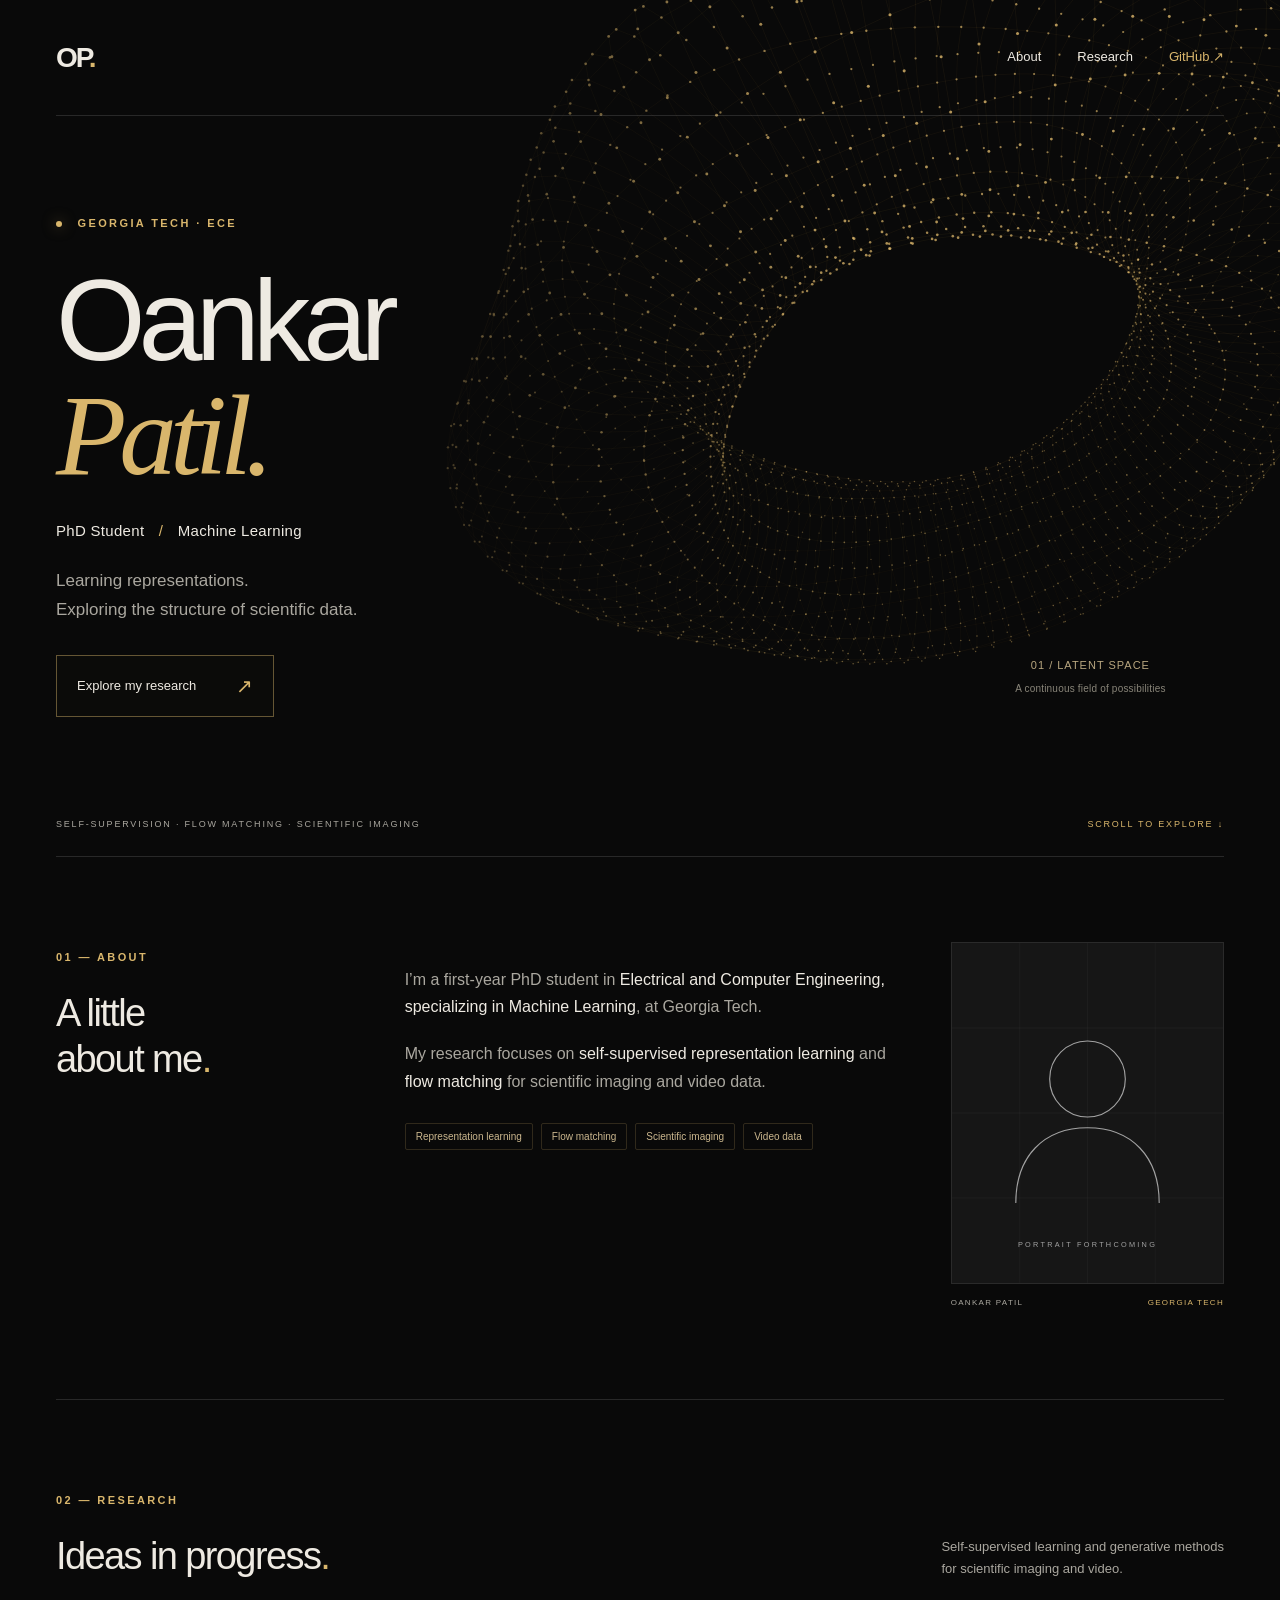
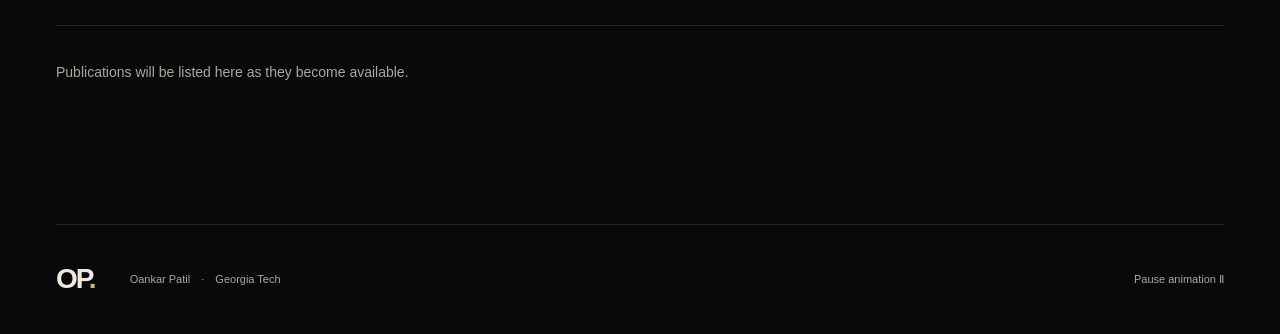
==== index.html @ e4dadff8 "Build gold and black academic portfolio with animated 3D background" ====
<!doctype html>
<html lang="en">
<head>
  <meta charset="utf-8">
  <meta name="viewport" content="width=device-width, initial-scale=1">
  <meta name="theme-color" content="#090909">
  <meta name="description" content="Oankar Patil — PhD student in ECE Machine Learning at Georgia Tech, studying self-supervised representation learning and flow matching for scientific imaging and video data.">
  <title>Oankar Patil · Research</title>
  <link rel="stylesheet" href="styles.css">
  <script src="papers.js" defer></script>
  <script src="site.js" defer></script>
  <script src="background.js" defer></script>
</head>
<body>
  <a class="skip" href="#main">Skip to content</a>
  <canvas id="field" aria-hidden="true"></canvas>
  <div class="ambient" aria-hidden="true"></div>
  <header class="header wrap">
    <a class="wordmark" href="#" aria-label="Oankar Patil home">OP<span>.</span></a>
    <nav aria-label="Main navigation"><a href="#about">About</a><a href="#research">Research</a><a href="https://github.com/opatil31">GitHub <span aria-hidden="true">↗</span></a></nav>
  </header>
  <main id="main">
    <section class="hero wrap" aria-labelledby="name">
      <div class="hero-copy">
        <p class="eyebrow"><span class="dot"></span> GEORGIA TECH · ECE</p>
        <h1 id="name">Oankar<br><em>Patil.</em></h1>
        <p class="role">PhD Student <span>/</span> Machine Learning</p>
        <p class="intro">Learning representations.<br>Exploring the structure of scientific data.</p>
        <a class="button" href="#research">Explore my research <span aria-hidden="true">↗</span></a>
      </div>
      <div class="field-caption" aria-hidden="true"><span>01 / LATENT SPACE</span><span>A continuous field of possibilities</span></div>
      <div class="hero-bottom"><span>SELF-SUPERVISION · FLOW MATCHING · SCIENTIFIC IMAGING</span><a href="#about" aria-label="Scroll to about">SCROLL TO EXPLORE ↓</a></div>
    </section>
    <section class="section wrap about" id="about" aria-labelledby="about-title">
      <div class="section-label"><span>01 — ABOUT</span><h2 id="about-title">A little<br>about me<span>.</span></h2></div>
      <div class="bio"><p>I’m a first-year PhD student in <strong>Electrical and Computer Engineering, specializing in Machine Learning</strong>, at Georgia Tech.</p><p>My research focuses on <strong>self-supervised representation learning</strong> and <strong>flow matching</strong> for scientific imaging and video data.</p><div class="tags" aria-label="Research interests"><span>Representation learning</span><span>Flow matching</span><span>Scientific imaging</span><span>Video data</span></div></div>
      <figure class="portrait"><img src="assets/portrait.svg" width="480" height="600" alt="Portrait placeholder for Oankar Patil"><figcaption>OANKAR PATIL <span>GEORGIA TECH</span></figcaption></figure>
    </section>
    <section class="section wrap research" id="research" aria-labelledby="research-title">
      <div class="research-heading"><div class="section-label"><span>02 — RESEARCH</span><h2 id="research-title">Ideas in progress<span>.</span></h2></div><p>Self-supervised learning and generative methods<br>for scientific imaging and video.</p></div>
      <div id="papers"><p class="empty">Publications will be listed here as they become available.</p></div>
      <noscript><p>Enable JavaScript to view the publication list.</p></noscript>
    </section>
  </main>
  <footer class="wrap"><a class="wordmark" href="#">OP<span>.</span></a><p>Oankar Patil <span>·</span> Georgia Tech</p><button id="motion" type="button" aria-pressed="false">Pause animation <span aria-hidden="true">Ⅱ</span></button></footer>
</body>
</html>
---- styles.css ----
:root{color-scheme:dark;--bg:#090909;--ink:#eeeae2;--muted:#aaa79f;--gold:#d9b66c;--line:#ffffff20}*{box-sizing:border-box}html{scroll-behavior:smooth;scroll-padding-top:35px}body{margin:0;background:var(--bg);color:var(--ink);font:16px/1.7 Arial,Helvetica,sans-serif}a{color:inherit;text-decoration:none}button{font:inherit}a,button,summary{-webkit-tap-highlight-color:transparent}a:focus-visible,button:focus-visible,summary:focus-visible{outline:2px solid var(--gold);outline-offset:6px}.wrap{max-width:1240px;width:calc(100% - 112px);margin:auto}#field{position:absolute;inset:0;width:100%;height:900px;pointer-events:none;z-index:-2}.ambient{position:absolute;inset:0 0 auto;height:900px;background:linear-gradient(90deg,#090909 0%,#090909b0 30%,transparent 65%),linear-gradient(0deg,#090909,transparent 28%);pointer-events:none;z-index:-1}.header{height:116px;display:flex;align-items:center;justify-content:space-between;border-bottom:1px solid var(--line)}.wordmark{font-size:28px;letter-spacing:-2px;font-weight:700}.wordmark span,h2>span{color:var(--gold)}nav{display:flex;gap:36px;font-size:13px}nav a:hover,footer a:hover{color:var(--gold)}nav a:last-child{color:var(--gold)}.hero{min-height:740px;position:relative;padding-top:87px}.eyebrow,.section-label>span{font-size:11px;letter-spacing:2.4px;color:var(--gold);font-weight:600}.dot{display:inline-block;width:6px;height:6px;border-radius:50%;background:var(--gold);margin-right:10px;box-shadow:0 0 14px #d9b66c88}h1{font-size:clamp(76px,9vw,126px);line-height:.99;letter-spacing:-7px;margin:30px 0 26px;font-weight:500}h1 em{color:var(--gold);font-family:Georgia,serif;font-weight:400}.role{font-size:15px;letter-spacing:.3px}.role span{color:var(--gold);margin:0 10px}.intro{color:var(--muted);font-size:17px;line-height:1.7;margin:24px 0 30px}.button{border:1px solid #d9b66c70;padding:13px 20px;font-size:13px;display:inline-flex;gap:40px;align-items:center;background:#0d0c0999;transition:background .2s}.button:hover{background:#d9b66c20}.button span{color:var(--gold);font-size:20px}.field-caption{position:absolute;top:540px;right:5%;display:flex;flex-direction:column;text-align:center;gap:5px;color:#b8a67f;font-size:11px;letter-spacing:1px}.field-caption span:last-child{color:#898579;font-size:10px;letter-spacing:.2px}.hero-bottom{position:absolute;bottom:24px;width:100%;display:flex;justify-content:space-between;font-size:9px;letter-spacing:1.8px;color:var(--muted)}.hero-bottom a{color:var(--gold)}.section{border-top:1px solid var(--line);padding-top:85px;padding-bottom:90px;background:#090909ed}.about{display:grid;grid-template-columns:1fr 1.65fr .9fr;gap:45px;align-items:start}h2{font-size:38px;line-height:1.2;letter-spacing:-1.6px;font-weight:400;margin:22px 0 0}.bio{padding-top:24px}.bio p{margin:0 0 20px;color:var(--muted);font-size:16px}.bio strong{color:var(--ink);font-weight:400}.tags{display:flex;flex-wrap:wrap;gap:8px;margin-top:28px}.tags span{border:1px solid #d9b66c30;padding:4px 10px;font-size:10px;color:#cbb78e;border-radius:2px}.portrait{margin:0}.portrait img{width:100%;height:auto;display:block;object-fit:cover;aspect-ratio:4/5;filter:grayscale(1);border:1px solid #d9b66c30}.portrait figcaption{font-size:8px;letter-spacing:1.3px;margin-top:12px;color:var(--muted);display:flex;justify-content:space-between;gap:6px}.portrait figcaption span{color:var(--gold)}.research-heading{display:flex;justify-content:space-between;gap:32px;align-items:end;margin-bottom:45px}.research-heading>p{color:var(--muted);font-size:13px;margin:0}.empty{padding:35px 0;color:var(--muted);border-top:1px solid var(--line);font-size:14px}.paper{padding:30px 0;border-top:1px solid var(--line);display:grid;grid-template-columns:95px 1fr;gap:20px}.paper-year{color:var(--gold);font-size:13px;padding-top:4px}.paper h3{font-size:24px;font-weight:400;line-height:1.4;margin:0 0 10px;letter-spacing:-.5px}.paper-meta{font-size:13px;color:var(--muted);margin:4px 0}.paper-venue{color:var(--gold)}details{margin-top:18px;font-size:14px;color:var(--muted)}summary{color:var(--ink);cursor:pointer;width:fit-content}details p{max-width:800px;white-space:pre-line}.paper-links{display:flex;gap:10px;flex-wrap:wrap;margin-top:18px}.paper-links a{color:var(--gold);border:1px solid #d9b66c45;padding:4px 12px;font-size:11px}.paper-links a:hover{background:#d9b66c15}footer{border-top:1px solid var(--line);min-height:110px;display:flex;align-items:center;gap:35px}footer p{color:var(--muted);font-size:11px}footer p span{padding:0 8px}footer button{margin-left:auto;border:0;background:none;color:var(--muted);font-size:11px;cursor:pointer;padding:12px 0}footer button span{color:var(--gold);margin-left:10px}.skip{position:fixed;top:-100px;left:20px;background:var(--gold);color:#090909;padding:10px 16px;z-index:5}.skip:focus{top:10px}@media(min-width:1500px){#field,.ambient{height:950px}}@media(max-width:900px){.wrap{width:calc(100% - 56px)}.about{grid-template-columns:1fr 1.5fr;gap:30px}.portrait{grid-column:2;max-width:220px}.field-caption{right:0}.hero-bottom{letter-spacing:1px;font-size:8px}.research-heading>p{max-width:230px}}@media(max-width:600px){.wrap{width:calc(100% - 40px)}.header{height:85px}nav{gap:22px;font-size:12px}.hero{padding-top:70px;min-height:720px}h1{font-size:92px;letter-spacing:-5px}.hero-copy{position:relative;z-index:1}.ambient{background:linear-gradient(90deg,#090909db,transparent),linear-gradient(0deg,#090909,transparent 45%)}.intro{font-size:15px}.field-caption{display:none}.hero-bottom{flex-direction:column;gap:15px}.section{padding-top:50px;padding-bottom:55px}.about{grid-template-columns:1fr}.bio{padding-top:0}.portrait{grid-column:auto;max-width:240px}.research-heading{display:block}.research-heading>p{margin-top:24px;max-width:none}h2{font-size:34px}.paper{grid-template-columns:1fr;gap:10px}.paper h3{font-size:21px}footer{flex-wrap:wrap;gap:15px;padding:24px 0}footer button{font-size:10px}footer p{font-size:10px}}@media(prefers-reduced-motion:reduce){html{scroll-behavior:auto}*{transition:none!important}}
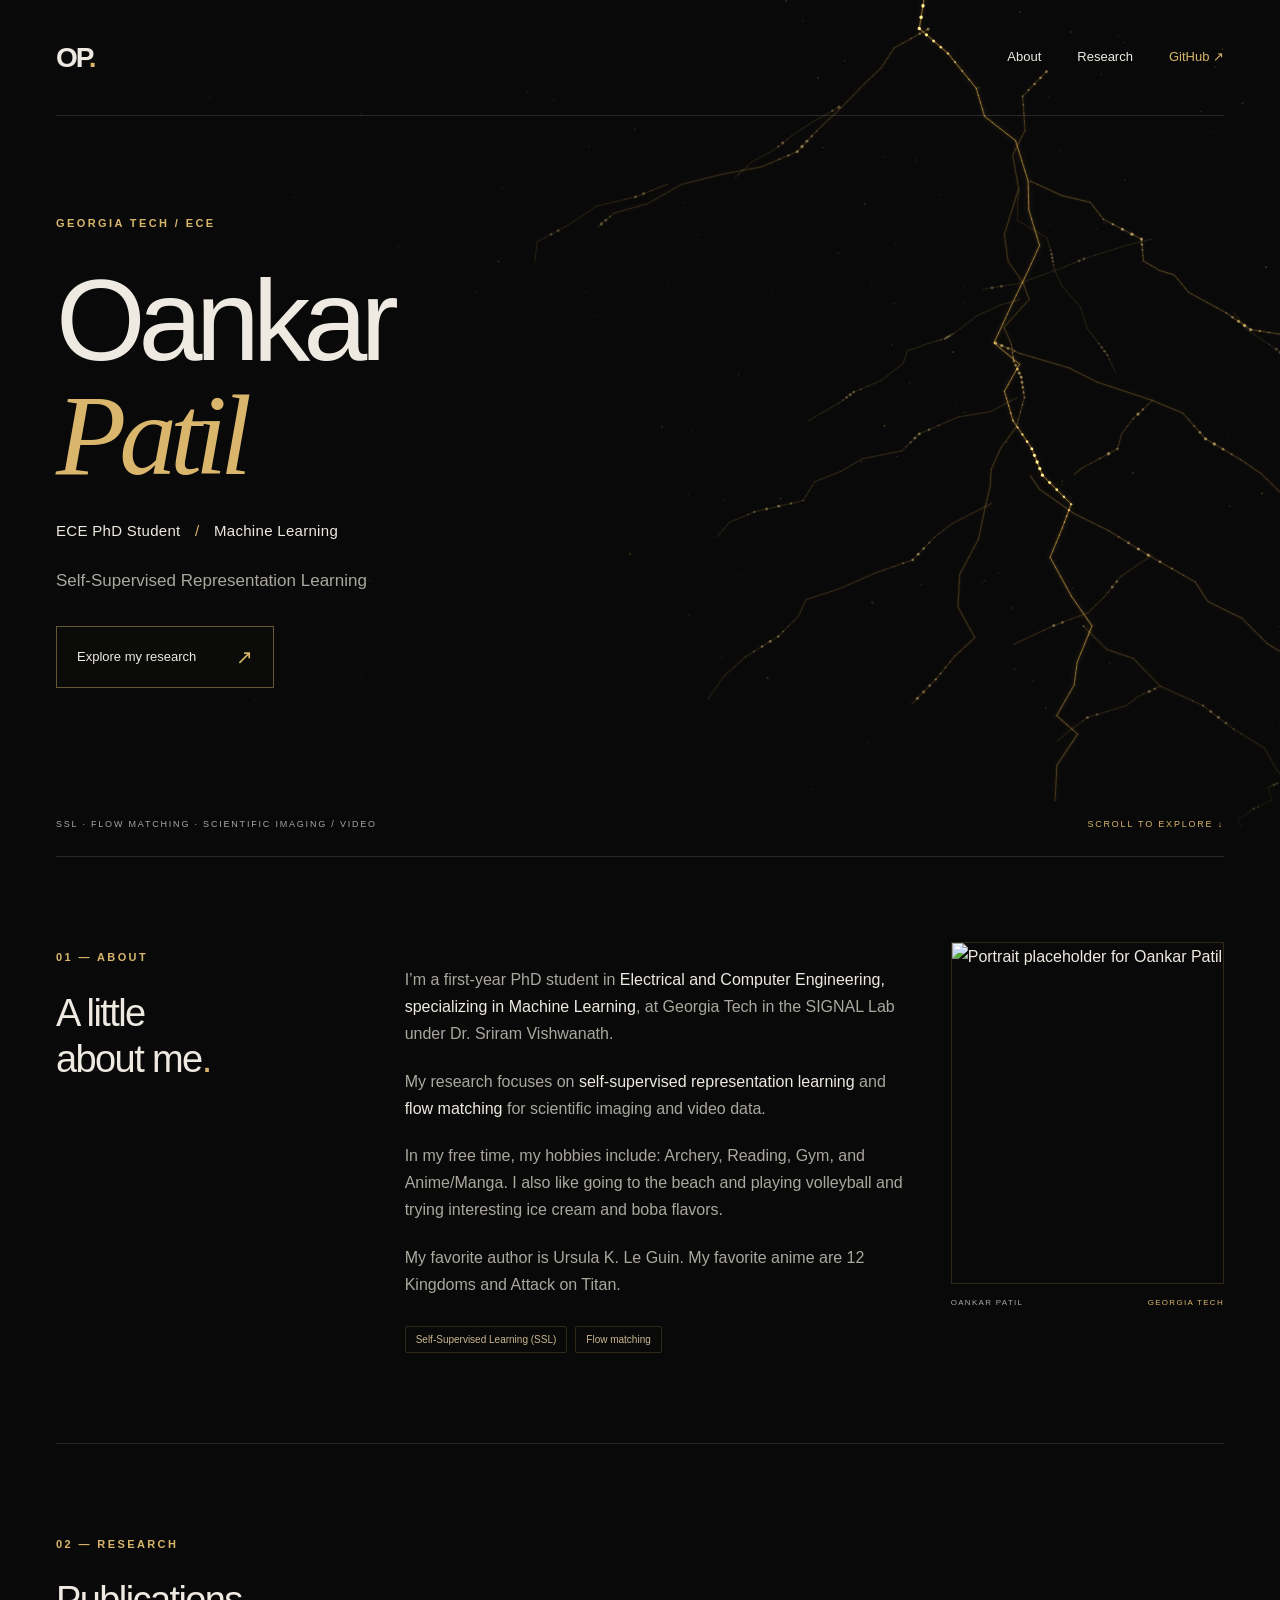
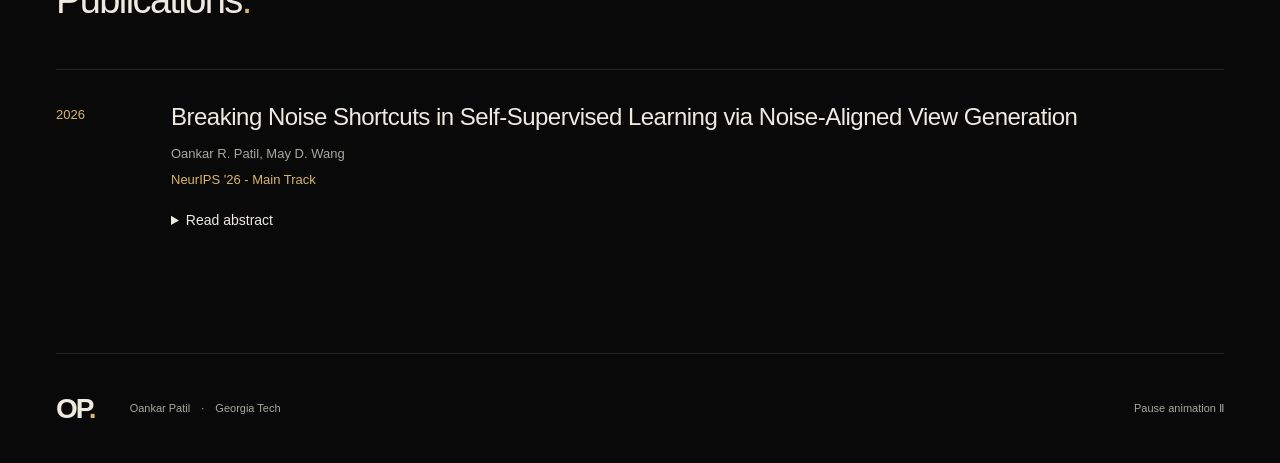
==== commit c0fe8437: "Changes" ====
--- a/index.html
+++ b/index.html
@@ -22,22 +22,21 @@
   <main id="main">
     <section class="hero wrap" aria-labelledby="name">
       <div class="hero-copy">
-        <p class="eyebrow"><span class="dot"></span> GEORGIA TECH · ECE</p>
-        <h1 id="name">Oankar<br><em>Patil.</em></h1>
-        <p class="role">PhD Student <span>/</span> Machine Learning</p>
-        <p class="intro">Learning representations.<br>Exploring the structure of scientific data.</p>
+        <p class="eyebrow"> GEORGIA TECH <span>/</span> ECE</p>
+        <h1 id="name">Oankar<br><em>Patil</em></h1>
+        <p class="role">ECE PhD Student <span>/</span> Machine Learning</p>
+        <p class="intro">Self-Supervised Representation Learning</p>
         <a class="button" href="#research">Explore my research <span aria-hidden="true">↗</span></a>
       </div>
-      <div class="field-caption" aria-hidden="true"><span>01 / LATENT SPACE</span><span>A continuous field of possibilities</span></div>
-      <div class="hero-bottom"><span>SELF-SUPERVISION · FLOW MATCHING · SCIENTIFIC IMAGING</span><a href="#about" aria-label="Scroll to about">SCROLL TO EXPLORE ↓</a></div>
+      <div class="hero-bottom"><span>SSL · FLOW MATCHING · SCIENTIFIC IMAGING / VIDEO </span><a href="#about" aria-label="Scroll to about">SCROLL TO EXPLORE ↓</a></div>
     </section>
     <section class="section wrap about" id="about" aria-labelledby="about-title">
       <div class="section-label"><span>01 — ABOUT</span><h2 id="about-title">A little<br>about me<span>.</span></h2></div>
-      <div class="bio"><p>I’m a first-year PhD student in <strong>Electrical and Computer Engineering, specializing in Machine Learning</strong>, at Georgia Tech.</p><p>My research focuses on <strong>self-supervised representation learning</strong> and <strong>flow matching</strong> for scientific imaging and video data.</p><div class="tags" aria-label="Research interests"><span>Representation learning</span><span>Flow matching</span><span>Scientific imaging</span><span>Video data</span></div></div>
-      <figure class="portrait"><img src="assets/portrait.svg" width="480" height="600" alt="Portrait placeholder for Oankar Patil"><figcaption>OANKAR PATIL <span>GEORGIA TECH</span></figcaption></figure>
+      <div class="bio"><p>I’m a first-year PhD student in <strong>Electrical and Computer Engineering, specializing in Machine Learning</strong>, at Georgia Tech in the SIGNAL Lab under Dr. Sriram Vishwanath.</p><p>My research focuses on <strong>self-supervised representation learning</strong> and <strong>flow matching</strong> for scientific imaging and video data.</p> <p>In my free time, my hobbies include: Archery, Reading, Gym, and Anime/Manga. I also like going to the beach and playing volleyball and trying interesting ice cream and boba flavors.</p> <p>My favorite author is Ursula K. Le Guin. My favorite anime are 12 Kingdoms and Attack on Titan.</p> <div class="tags" aria-label="Research interests"><span>Self-Supervised Learning (SSL)</span><span>Flow matching</span></div></div>
+      <figure class="portrait"><img src="assets/oankar_githubpfp.tiff" width="720" height="600" alt="Portrait placeholder for Oankar Patil"><figcaption>OANKAR PATIL <span>GEORGIA TECH</span></figcaption></figure>
     </section>
     <section class="section wrap research" id="research" aria-labelledby="research-title">
-      <div class="research-heading"><div class="section-label"><span>02 — RESEARCH</span><h2 id="research-title">Ideas in progress<span>.</span></h2></div><p>Self-supervised learning and generative methods<br>for scientific imaging and video.</p></div>
+      <div class="research-heading"><div class="section-label"><span>02 — RESEARCH</span><h2 id="research-title">Publications<span>.</span></h2></div></div>
       <div id="papers"><p class="empty">Publications will be listed here as they become available.</p></div>
       <noscript><p>Enable JavaScript to view the publication list.</p></noscript>
     </section>
--- a/styles.css
+++ b/styles.css
@@ -1 +1 @@
-:root{color-scheme:dark;--bg:#090909;--ink:#eeeae2;--muted:#aaa79f;--gold:#d9b66c;--line:#ffffff20}*{box-sizing:border-box}html{scroll-behavior:smooth;scroll-padding-top:35px}body{margin:0;background:var(--bg);color:var(--ink);font:16px/1.7 Arial,Helvetica,sans-serif}a{color:inherit;text-decoration:none}button{font:inherit}a,button,summary{-webkit-tap-highlight-color:transparent}a:focus-visible,button:focus-visible,summary:focus-visible{outline:2px solid var(--gold);outline-offset:6px}.wrap{max-width:1240px;width:calc(100% - 112px);margin:auto}#field{position:absolute;inset:0;width:100%;height:900px;pointer-events:none;z-index:-2}.ambient{position:absolute;inset:0 0 auto;height:900px;background:linear-gradient(90deg,#090909 0%,#090909b0 30%,transparent 65%),linear-gradient(0deg,#090909,transparent 28%);pointer-events:none;z-index:-1}.header{height:116px;display:flex;align-items:center;justify-content:space-between;border-bottom:1px solid var(--line)}.wordmark{font-size:28px;letter-spacing:-2px;font-weight:700}.wordmark span,h2>span{color:var(--gold)}nav{display:flex;gap:36px;font-size:13px}nav a:hover,footer a:hover{color:var(--gold)}nav a:last-child{color:var(--gold)}.hero{min-height:740px;position:relative;padding-top:87px}.eyebrow,.section-label>span{font-size:11px;letter-spacing:2.4px;color:var(--gold);font-weight:600}.dot{display:inline-block;width:6px;height:6px;border-radius:50%;background:var(--gold);margin-right:10px;box-shadow:0 0 14px #d9b66c88}h1{font-size:clamp(76px,9vw,126px);line-height:.99;letter-spacing:-7px;margin:30px 0 26px;font-weight:500}h1 em{color:var(--gold);font-family:Georgia,serif;font-weight:400}.role{font-size:15px;letter-spacing:.3px}.role span{color:var(--gold);margin:0 10px}.intro{color:var(--muted);font-size:17px;line-height:1.7;margin:24px 0 30px}.button{border:1px solid #d9b66c70;padding:13px 20px;font-size:13px;display:inline-flex;gap:40px;align-items:center;background:#0d0c0999;transition:background .2s}.button:hover{background:#d9b66c20}.button span{color:var(--gold);font-size:20px}.field-caption{position:absolute;top:540px;right:5%;display:flex;flex-direction:column;text-align:center;gap:5px;color:#b8a67f;font-size:11px;letter-spacing:1px}.field-caption span:last-child{color:#898579;font-size:10px;letter-spacing:.2px}.hero-bottom{position:absolute;bottom:24px;width:100%;display:flex;justify-content:space-between;font-size:9px;letter-spacing:1.8px;color:var(--muted)}.hero-bottom a{color:var(--gold)}.section{border-top:1px solid var(--line);padding-top:85px;padding-bottom:90px;background:#090909ed}.about{display:grid;grid-template-columns:1fr 1.65fr .9fr;gap:45px;align-items:start}h2{font-size:38px;line-height:1.2;letter-spacing:-1.6px;font-weight:400;margin:22px 0 0}.bio{padding-top:24px}.bio p{margin:0 0 20px;color:var(--muted);font-size:16px}.bio strong{color:var(--ink);font-weight:400}.tags{display:flex;flex-wrap:wrap;gap:8px;margin-top:28px}.tags span{border:1px solid #d9b66c30;padding:4px 10px;font-size:10px;color:#cbb78e;border-radius:2px}.portrait{margin:0}.portrait img{width:100%;height:auto;display:block;object-fit:cover;aspect-ratio:4/5;filter:grayscale(1);border:1px solid #d9b66c30}.portrait figcaption{font-size:8px;letter-spacing:1.3px;margin-top:12px;color:var(--muted);display:flex;justify-content:space-between;gap:6px}.portrait figcaption span{color:var(--gold)}.research-heading{display:flex;justify-content:space-between;gap:32px;align-items:end;margin-bottom:45px}.research-heading>p{color:var(--muted);font-size:13px;margin:0}.empty{padding:35px 0;color:var(--muted);border-top:1px solid var(--line);font-size:14px}.paper{padding:30px 0;border-top:1px solid var(--line);display:grid;grid-template-columns:95px 1fr;gap:20px}.paper-year{color:var(--gold);font-size:13px;padding-top:4px}.paper h3{font-size:24px;font-weight:400;line-height:1.4;margin:0 0 10px;letter-spacing:-.5px}.paper-meta{font-size:13px;color:var(--muted);margin:4px 0}.paper-venue{color:var(--gold)}details{margin-top:18px;font-size:14px;color:var(--muted)}summary{color:var(--ink);cursor:pointer;width:fit-content}details p{max-width:800px;white-space:pre-line}.paper-links{display:flex;gap:10px;flex-wrap:wrap;margin-top:18px}.paper-links a{color:var(--gold);border:1px solid #d9b66c45;padding:4px 12px;font-size:11px}.paper-links a:hover{background:#d9b66c15}footer{border-top:1px solid var(--line);min-height:110px;display:flex;align-items:center;gap:35px}footer p{color:var(--muted);font-size:11px}footer p span{padding:0 8px}footer button{margin-left:auto;border:0;background:none;color:var(--muted);font-size:11px;cursor:pointer;padding:12px 0}footer button span{color:var(--gold);margin-left:10px}.skip{position:fixed;top:-100px;left:20px;background:var(--gold);color:#090909;padding:10px 16px;z-index:5}.skip:focus{top:10px}@media(min-width:1500px){#field,.ambient{height:950px}}@media(max-width:900px){.wrap{width:calc(100% - 56px)}.about{grid-template-columns:1fr 1.5fr;gap:30px}.portrait{grid-column:2;max-width:220px}.field-caption{right:0}.hero-bottom{letter-spacing:1px;font-size:8px}.research-heading>p{max-width:230px}}@media(max-width:600px){.wrap{width:calc(100% - 40px)}.header{height:85px}nav{gap:22px;font-size:12px}.hero{padding-top:70px;min-height:720px}h1{font-size:92px;letter-spacing:-5px}.hero-copy{position:relative;z-index:1}.ambient{background:linear-gradient(90deg,#090909db,transparent),linear-gradient(0deg,#090909,transparent 45%)}.intro{font-size:15px}.field-caption{display:none}.hero-bottom{flex-direction:column;gap:15px}.section{padding-top:50px;padding-bottom:55px}.about{grid-template-columns:1fr}.bio{padding-top:0}.portrait{grid-column:auto;max-width:240px}.research-heading{display:block}.research-heading>p{margin-top:24px;max-width:none}h2{font-size:34px}.paper{grid-template-columns:1fr;gap:10px}.paper h3{font-size:21px}footer{flex-wrap:wrap;gap:15px;padding:24px 0}footer button{font-size:10px}footer p{font-size:10px}}@media(prefers-reduced-motion:reduce){html{scroll-behavior:auto}*{transition:none!important}}
+:root{color-scheme:dark;--bg:#090909;--ink:#eeeae2;--muted:#aaa79f;--gold:#d9b66c;--line:#ffffff20}*{box-sizing:border-box}html{scroll-behavior:smooth;scroll-padding-top:35px}body{margin:0;background:var(--bg);color:var(--ink);font:16px/1.7 Arial,Helvetica,sans-serif}a{color:inherit;text-decoration:none}button{font:inherit}a,button,summary{-webkit-tap-highlight-color:transparent}a:focus-visible,button:focus-visible,summary:focus-visible{outline:2px solid var(--gold);outline-offset:6px}.wrap{max-width:1240px;width:calc(100% - 112px);margin:auto}#field{position:absolute;inset:0;width:100%;height:900px;pointer-events:none;z-index:-2}.ambient{position:absolute;inset:0 0 auto;height:900px;background:linear-gradient(90deg,#090909 0%,#090909b0 30%,transparent 65%),linear-gradient(0deg,#090909,transparent 28%);pointer-events:none;z-index:-1}.header{height:116px;display:flex;align-items:center;justify-content:space-between;border-bottom:1px solid var(--line)}.wordmark{font-size:28px;letter-spacing:-2px;font-weight:700}.wordmark span,h2>span{color:var(--gold)}nav{display:flex;gap:36px;font-size:13px}nav a:hover,footer a:hover{color:var(--gold)}nav a:last-child{color:var(--gold)}.hero{min-height:740px;position:relative;padding-top:87px}.eyebrow,.section-label>span{font-size:11px;letter-spacing:2.4px;color:var(--gold);font-weight:600}.dot{display:inline-block;width:6px;height:6px;border-radius:50%;background:var(--gold);margin-right:10px;box-shadow:0 0 14px #d9b66c88}h1{font-size:clamp(76px,9vw,126px);line-height:.99;letter-spacing:-7px;margin:30px 0 26px;font-weight:500}h1 em{color:var(--gold);font-family:Georgia,serif;font-weight:400}.role{font-size:15px;letter-spacing:.3px}.role span{color:var(--gold);margin:0 10px}.intro{color:var(--muted);font-size:17px;line-height:1.7;margin:24px 0 30px}.button{border:1px solid #d9b66c70;padding:13px 20px;font-size:13px;display:inline-flex;gap:40px;align-items:center;background:#0d0c0999;transition:background .2s}.button:hover{background:#d9b66c20}.button span{color:var(--gold);font-size:20px}.field-caption{position:absolute;top:540px;right:5%;display:flex;flex-direction:column;text-align:center;gap:5px;color:#b8a67f;font-size:11px;letter-spacing:1px}.field-caption span:last-child{color:#898579;font-size:10px;letter-spacing:.2px}.hero-bottom{position:absolute;bottom:24px;width:100%;display:flex;justify-content:space-between;font-size:9px;letter-spacing:1.8px;color:var(--muted)}.hero-bottom a{color:var(--gold)}.section{border-top:1px solid var(--line);padding-top:85px;padding-bottom:90px;background:#090909ed}.about{display:grid;grid-template-columns:1fr 1.65fr .9fr;gap:45px;align-items:start}h2{font-size:38px;line-height:1.2;letter-spacing:-1.6px;font-weight:400;margin:22px 0 0}.bio{padding-top:24px}.bio p{margin:0 0 20px;color:var(--muted);font-size:16px}.bio strong{color:var(--ink);font-weight:400}.tags{display:flex;flex-wrap:wrap;gap:8px;margin-top:28px}.tags span{border:1px solid #d9b66c30;padding:4px 10px;font-size:10px;color:#cbb78e;border-radius:2px}.portrait{margin:0}.portrait img{width:100%;height:auto;display:block;object-fit:cover;aspect-ratio:4/5;border:1px solid #d9b66c30}.portrait figcaption{font-size:8px;letter-spacing:1.3px;margin-top:12px;color:var(--muted);display:flex;justify-content:space-between;gap:6px}.portrait figcaption span{color:var(--gold)}.research-heading{display:flex;justify-content:space-between;gap:32px;align-items:end;margin-bottom:45px}.research-heading>p{color:var(--muted);font-size:13px;margin:0}.empty{padding:35px 0;color:var(--muted);border-top:1px solid var(--line);font-size:14px}.paper{padding:30px 0;border-top:1px solid var(--line);display:grid;grid-template-columns:95px 1fr;gap:20px}.paper-year{color:var(--gold);font-size:13px;padding-top:4px}.paper h3{font-size:24px;font-weight:400;line-height:1.4;margin:0 0 10px;letter-spacing:-.5px}.paper-meta{font-size:13px;color:var(--muted);margin:4px 0}.paper-venue{color:var(--gold)}details{margin-top:18px;font-size:14px;color:var(--muted)}summary{color:var(--ink);cursor:pointer;width:fit-content}details p{max-width:800px;white-space:pre-line}.paper-links{display:flex;gap:10px;flex-wrap:wrap;margin-top:18px}.paper-links a{color:var(--gold);border:1px solid #d9b66c45;padding:4px 12px;font-size:11px}.paper-links a:hover{background:#d9b66c15}footer{border-top:1px solid var(--line);min-height:110px;display:flex;align-items:center;gap:35px}footer p{color:var(--muted);font-size:11px}footer p span{padding:0 8px}footer button{margin-left:auto;border:0;background:none;color:var(--muted);font-size:11px;cursor:pointer;padding:12px 0}footer button span{color:var(--gold);margin-left:10px}.skip{position:fixed;top:-100px;left:20px;background:var(--gold);color:#090909;padding:10px 16px;z-index:5}.skip:focus{top:10px}@media(min-width:1500px){#field,.ambient{height:950px}}@media(max-width:900px){.wrap{width:calc(100% - 56px)}.about{grid-template-columns:1fr 1.5fr;gap:30px}.portrait{grid-column:2;max-width:220px}.field-caption{right:0}.hero-bottom{letter-spacing:1px;font-size:8px}.research-heading>p{max-width:230px}}@media(max-width:600px){.wrap{width:calc(100% - 40px)}.header{height:85px}nav{gap:22px;font-size:12px}.hero{padding-top:70px;min-height:720px}h1{font-size:92px;letter-spacing:-5px}.hero-copy{position:relative;z-index:1}.ambient{background:linear-gradient(90deg,#090909db,transparent),linear-gradient(0deg,#090909,transparent 45%)}.intro{font-size:15px}.field-caption{display:none}.hero-bottom{flex-direction:column;gap:15px}.section{padding-top:50px;padding-bottom:55px}.about{grid-template-columns:1fr}.bio{padding-top:0}.portrait{grid-column:auto;max-width:240px}.research-heading{display:block}.research-heading>p{margin-top:24px;max-width:none}h2{font-size:34px}.paper{grid-template-columns:1fr;gap:10px}.paper h3{font-size:21px}footer{flex-wrap:wrap;gap:15px;padding:24px 0}footer button{font-size:10px}footer p{font-size:10px}}@media(prefers-reduced-motion:reduce){html{scroll-behavior:auto}*{transition:none!important}}
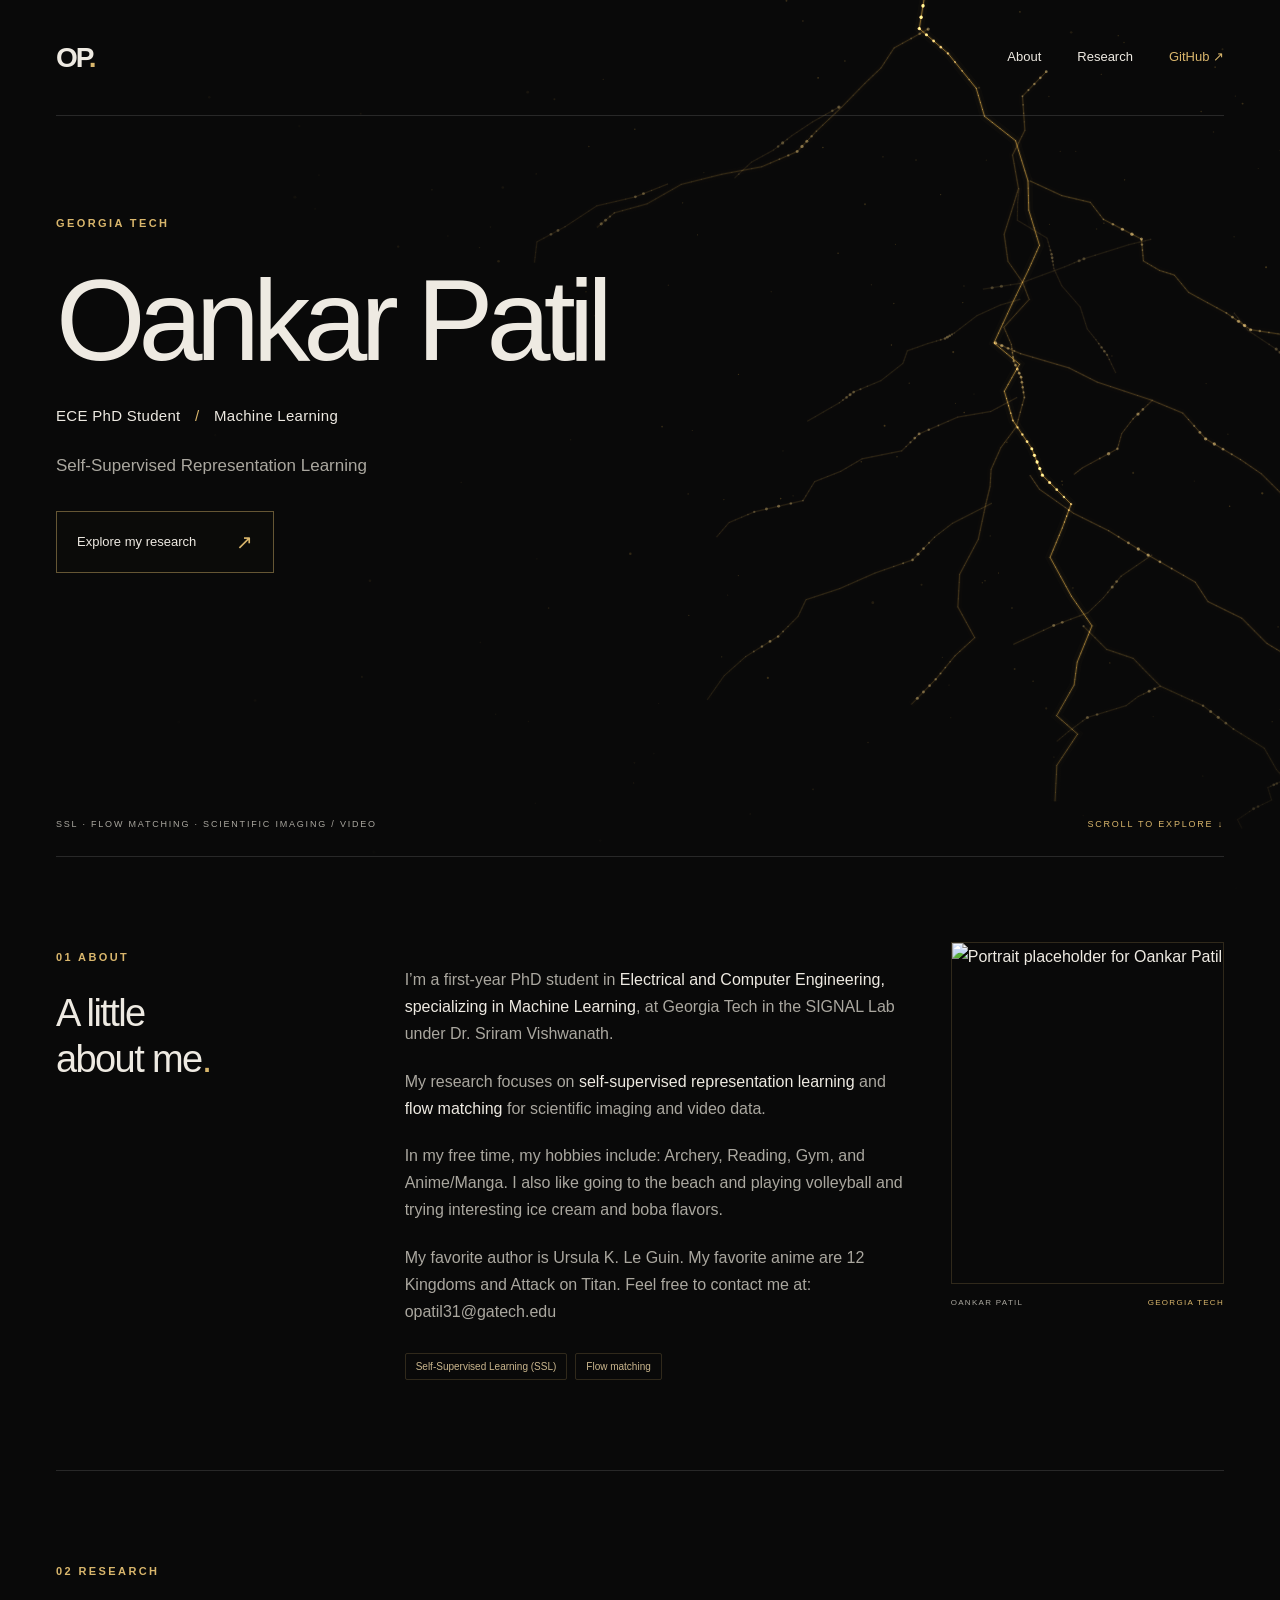
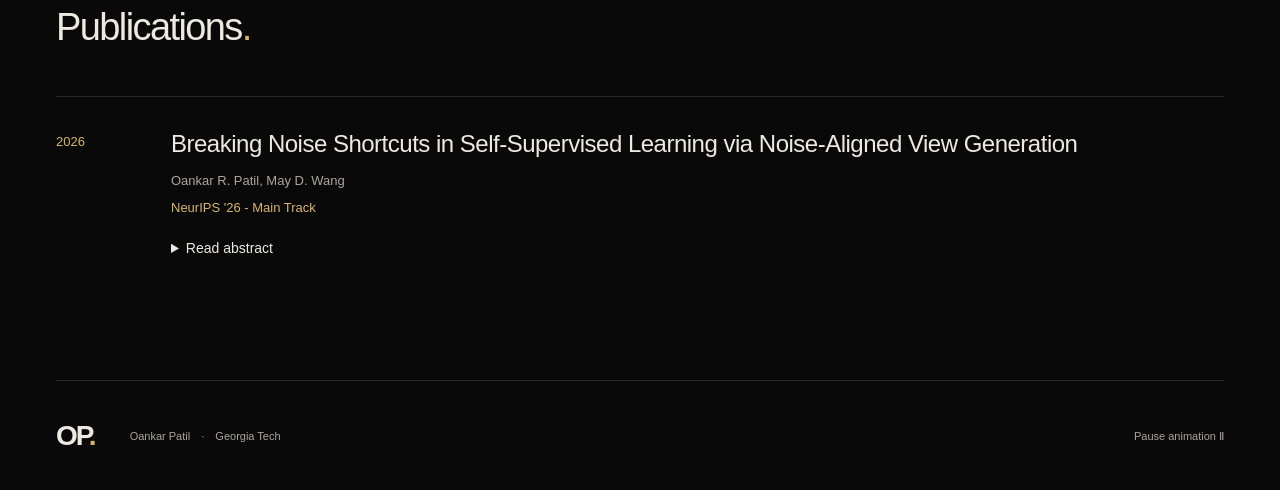
==== commit 16214a5f: "Changes Google" ====
--- a/index.html
+++ b/index.html
@@ -1,6 +1,7 @@
 <!doctype html>
 <html lang="en">
 <head>
+  <meta name="google-site-verification" content="3AG5uI8up4alx4ZfLAvGOeRdFkgfLUxJtAQD5q0pjqE" />
   <meta charset="utf-8">
   <meta name="viewport" content="width=device-width, initial-scale=1">
   <meta name="theme-color" content="#090909">
@@ -22,8 +23,8 @@
   <main id="main">
     <section class="hero wrap" aria-labelledby="name">
       <div class="hero-copy">
-        <p class="eyebrow"> GEORGIA TECH <span>/</span> ECE</p>
-        <h1 id="name">Oankar<br><em>Patil</em></h1>
+        <p class="eyebrow"> GEORGIA TECH</p>
+        <h1 id="name">Oankar Patil</h1>
         <p class="role">ECE PhD Student <span>/</span> Machine Learning</p>
         <p class="intro">Self-Supervised Representation Learning</p>
         <a class="button" href="#research">Explore my research <span aria-hidden="true">↗</span></a>
@@ -31,12 +32,12 @@
       <div class="hero-bottom"><span>SSL · FLOW MATCHING · SCIENTIFIC IMAGING / VIDEO </span><a href="#about" aria-label="Scroll to about">SCROLL TO EXPLORE ↓</a></div>
     </section>
     <section class="section wrap about" id="about" aria-labelledby="about-title">
-      <div class="section-label"><span>01 — ABOUT</span><h2 id="about-title">A little<br>about me<span>.</span></h2></div>
-      <div class="bio"><p>I’m a first-year PhD student in <strong>Electrical and Computer Engineering, specializing in Machine Learning</strong>, at Georgia Tech in the SIGNAL Lab under Dr. Sriram Vishwanath.</p><p>My research focuses on <strong>self-supervised representation learning</strong> and <strong>flow matching</strong> for scientific imaging and video data.</p> <p>In my free time, my hobbies include: Archery, Reading, Gym, and Anime/Manga. I also like going to the beach and playing volleyball and trying interesting ice cream and boba flavors.</p> <p>My favorite author is Ursula K. Le Guin. My favorite anime are 12 Kingdoms and Attack on Titan.</p> <div class="tags" aria-label="Research interests"><span>Self-Supervised Learning (SSL)</span><span>Flow matching</span></div></div>
+      <div class="section-label"><span>01 ABOUT</span><h2 id="about-title">A little<br>about me<span>.</span></h2></div>
+      <div class="bio"><p>I’m a first-year PhD student in <strong>Electrical and Computer Engineering, specializing in Machine Learning</strong>, at Georgia Tech in the SIGNAL Lab under Dr. Sriram Vishwanath.</p><p>My research focuses on <strong>self-supervised representation learning</strong> and <strong>flow matching</strong> for scientific imaging and video data.</p> <p>In my free time, my hobbies include: Archery, Reading, Gym, and Anime/Manga. I also like going to the beach and playing volleyball and trying interesting ice cream and boba flavors.</p> <p>My favorite author is Ursula K. Le Guin. My favorite anime are 12 Kingdoms and Attack on Titan. Feel free to contact me at: opatil31@gatech.edu </p> <div class="tags" aria-label="Research interests"><span>Self-Supervised Learning (SSL)</span><span>Flow matching</span></div></div>
       <figure class="portrait"><img src="assets/oankar_githubpfp.tiff" width="720" height="600" alt="Portrait placeholder for Oankar Patil"><figcaption>OANKAR PATIL <span>GEORGIA TECH</span></figcaption></figure>
     </section>
     <section class="section wrap research" id="research" aria-labelledby="research-title">
-      <div class="research-heading"><div class="section-label"><span>02 — RESEARCH</span><h2 id="research-title">Publications<span>.</span></h2></div></div>
+      <div class="research-heading"><div class="section-label"><span>02 RESEARCH</span><h2 id="research-title">Publications<span>.</span></h2></div></div>
       <div id="papers"><p class="empty">Publications will be listed here as they become available.</p></div>
       <noscript><p>Enable JavaScript to view the publication list.</p></noscript>
     </section>
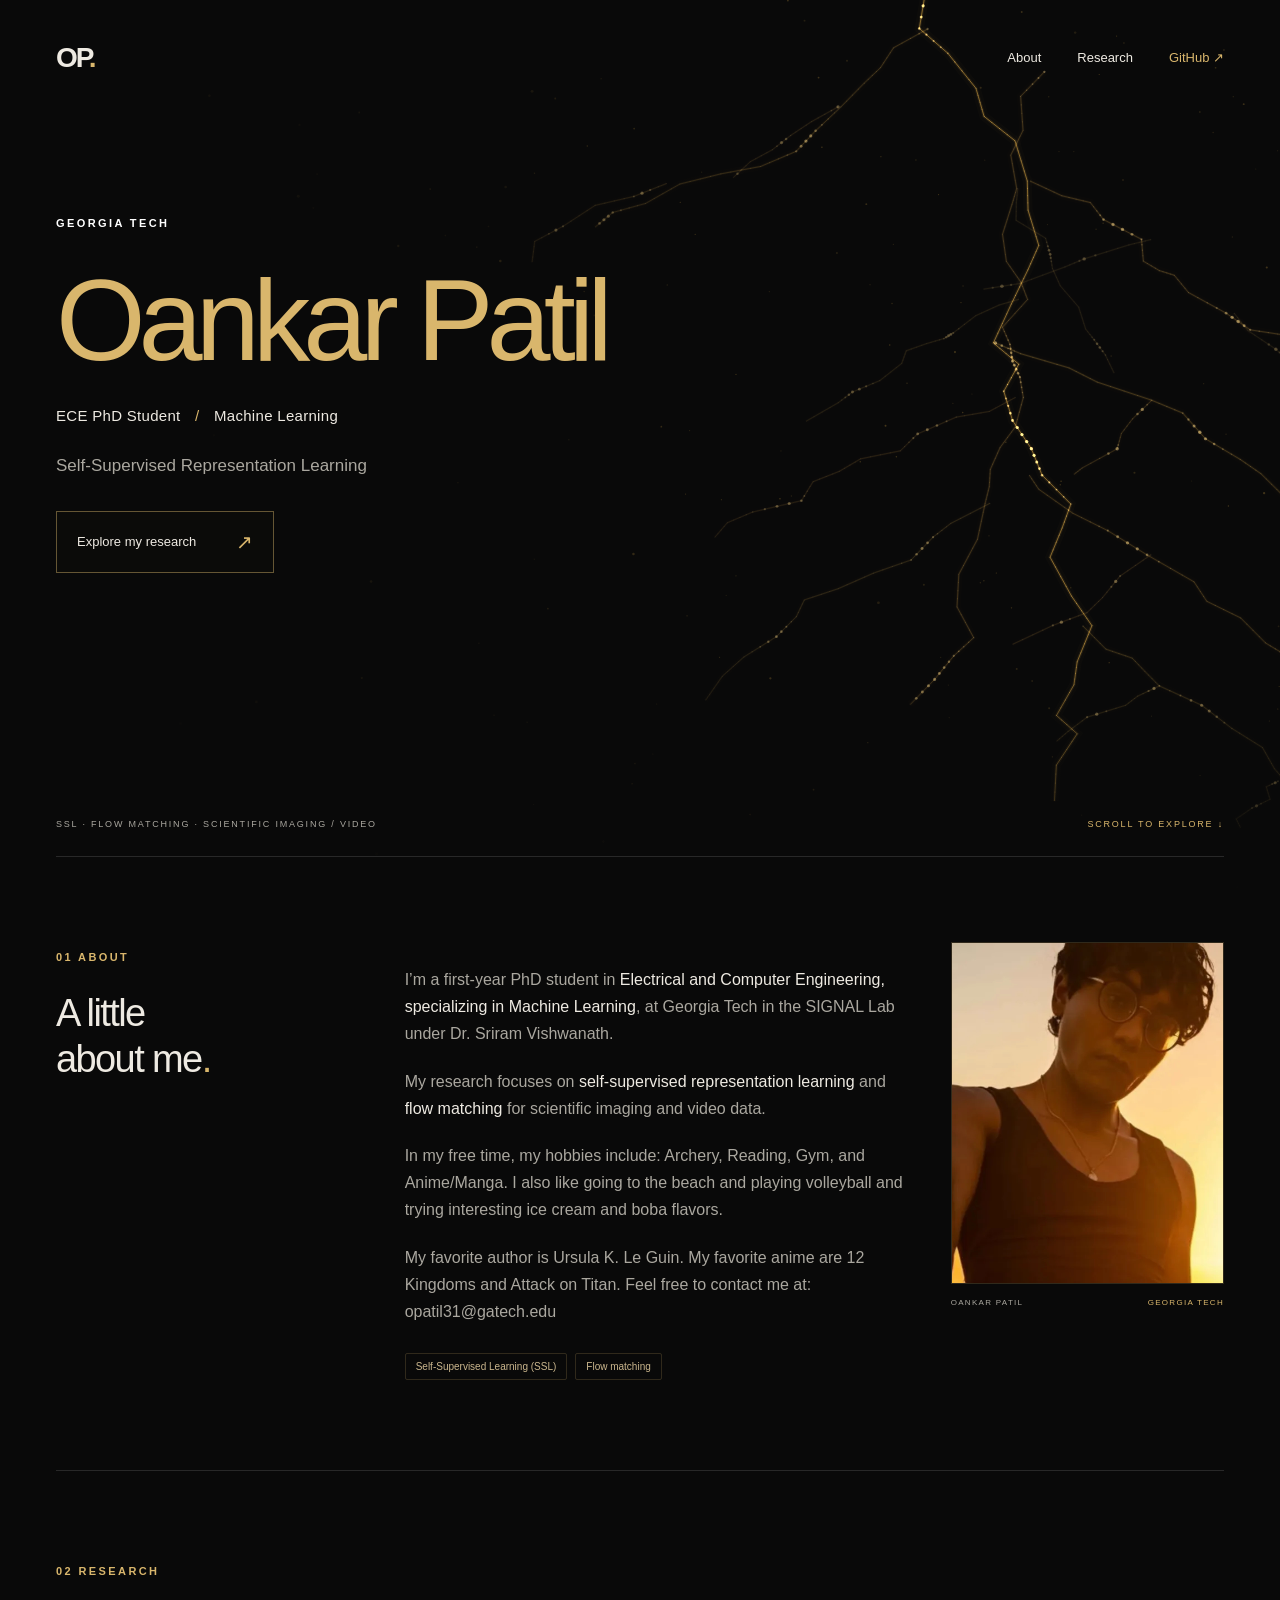
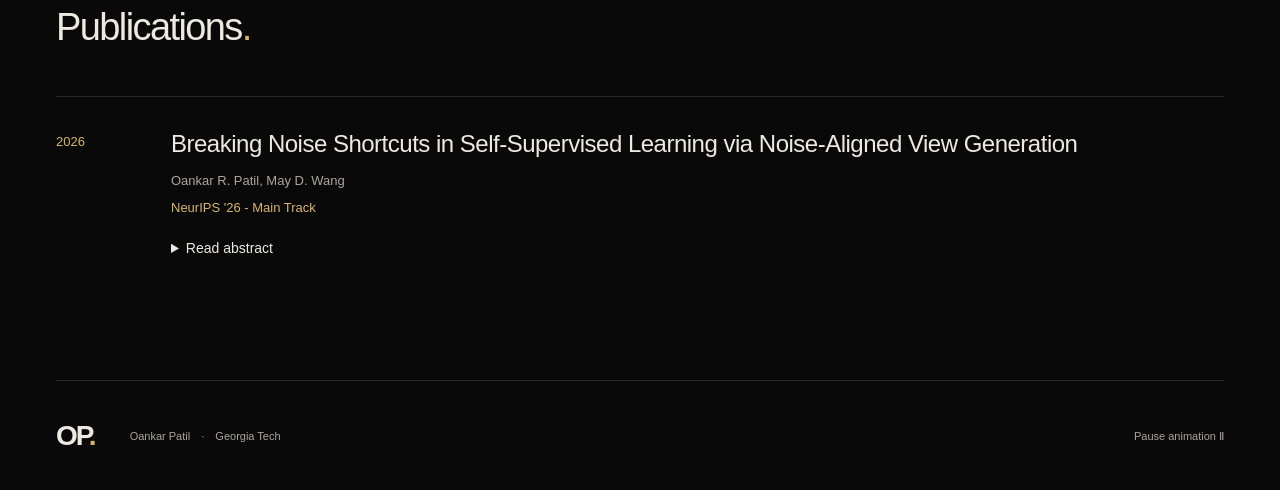
==== commit bbbbf1b8: "Decals Changes" ====
--- a/index.html
+++ b/index.html
@@ -34,7 +34,7 @@
     <section class="section wrap about" id="about" aria-labelledby="about-title">
       <div class="section-label"><span>01 ABOUT</span><h2 id="about-title">A little<br>about me<span>.</span></h2></div>
       <div class="bio"><p>I’m a first-year PhD student in <strong>Electrical and Computer Engineering, specializing in Machine Learning</strong>, at Georgia Tech in the SIGNAL Lab under Dr. Sriram Vishwanath.</p><p>My research focuses on <strong>self-supervised representation learning</strong> and <strong>flow matching</strong> for scientific imaging and video data.</p> <p>In my free time, my hobbies include: Archery, Reading, Gym, and Anime/Manga. I also like going to the beach and playing volleyball and trying interesting ice cream and boba flavors.</p> <p>My favorite author is Ursula K. Le Guin. My favorite anime are 12 Kingdoms and Attack on Titan. Feel free to contact me at: opatil31@gatech.edu </p> <div class="tags" aria-label="Research interests"><span>Self-Supervised Learning (SSL)</span><span>Flow matching</span></div></div>
-      <figure class="portrait"><img src="assets/oankar_githubpfp.tiff" width="720" height="600" alt="Portrait placeholder for Oankar Patil"><figcaption>OANKAR PATIL <span>GEORGIA TECH</span></figcaption></figure>
+      <figure class="portrait"><img src="assets/oankar_githubpfp.jpg" width="720" height="600" alt="Portrait placeholder for Oankar Patil"><figcaption>OANKAR PATIL <span>GEORGIA TECH</span></figcaption></figure>
     </section>
     <section class="section wrap research" id="research" aria-labelledby="research-title">
       <div class="research-heading"><div class="section-label"><span>02 RESEARCH</span><h2 id="research-title">Publications<span>.</span></h2></div></div>
--- a/styles.css
+++ b/styles.css
@@ -1 +1,9 @@
-:root{color-scheme:dark;--bg:#090909;--ink:#eeeae2;--muted:#aaa79f;--gold:#d9b66c;--line:#ffffff20}*{box-sizing:border-box}html{scroll-behavior:smooth;scroll-padding-top:35px}body{margin:0;background:var(--bg);color:var(--ink);font:16px/1.7 Arial,Helvetica,sans-serif}a{color:inherit;text-decoration:none}button{font:inherit}a,button,summary{-webkit-tap-highlight-color:transparent}a:focus-visible,button:focus-visible,summary:focus-visible{outline:2px solid var(--gold);outline-offset:6px}.wrap{max-width:1240px;width:calc(100% - 112px);margin:auto}#field{position:absolute;inset:0;width:100%;height:900px;pointer-events:none;z-index:-2}.ambient{position:absolute;inset:0 0 auto;height:900px;background:linear-gradient(90deg,#090909 0%,#090909b0 30%,transparent 65%),linear-gradient(0deg,#090909,transparent 28%);pointer-events:none;z-index:-1}.header{height:116px;display:flex;align-items:center;justify-content:space-between;border-bottom:1px solid var(--line)}.wordmark{font-size:28px;letter-spacing:-2px;font-weight:700}.wordmark span,h2>span{color:var(--gold)}nav{display:flex;gap:36px;font-size:13px}nav a:hover,footer a:hover{color:var(--gold)}nav a:last-child{color:var(--gold)}.hero{min-height:740px;position:relative;padding-top:87px}.eyebrow,.section-label>span{font-size:11px;letter-spacing:2.4px;color:var(--gold);font-weight:600}.dot{display:inline-block;width:6px;height:6px;border-radius:50%;background:var(--gold);margin-right:10px;box-shadow:0 0 14px #d9b66c88}h1{font-size:clamp(76px,9vw,126px);line-height:.99;letter-spacing:-7px;margin:30px 0 26px;font-weight:500}h1 em{color:var(--gold);font-family:Georgia,serif;font-weight:400}.role{font-size:15px;letter-spacing:.3px}.role span{color:var(--gold);margin:0 10px}.intro{color:var(--muted);font-size:17px;line-height:1.7;margin:24px 0 30px}.button{border:1px solid #d9b66c70;padding:13px 20px;font-size:13px;display:inline-flex;gap:40px;align-items:center;background:#0d0c0999;transition:background .2s}.button:hover{background:#d9b66c20}.button span{color:var(--gold);font-size:20px}.field-caption{position:absolute;top:540px;right:5%;display:flex;flex-direction:column;text-align:center;gap:5px;color:#b8a67f;font-size:11px;letter-spacing:1px}.field-caption span:last-child{color:#898579;font-size:10px;letter-spacing:.2px}.hero-bottom{position:absolute;bottom:24px;width:100%;display:flex;justify-content:space-between;font-size:9px;letter-spacing:1.8px;color:var(--muted)}.hero-bottom a{color:var(--gold)}.section{border-top:1px solid var(--line);padding-top:85px;padding-bottom:90px;background:#090909ed}.about{display:grid;grid-template-columns:1fr 1.65fr .9fr;gap:45px;align-items:start}h2{font-size:38px;line-height:1.2;letter-spacing:-1.6px;font-weight:400;margin:22px 0 0}.bio{padding-top:24px}.bio p{margin:0 0 20px;color:var(--muted);font-size:16px}.bio strong{color:var(--ink);font-weight:400}.tags{display:flex;flex-wrap:wrap;gap:8px;margin-top:28px}.tags span{border:1px solid #d9b66c30;padding:4px 10px;font-size:10px;color:#cbb78e;border-radius:2px}.portrait{margin:0}.portrait img{width:100%;height:auto;display:block;object-fit:cover;aspect-ratio:4/5;border:1px solid #d9b66c30}.portrait figcaption{font-size:8px;letter-spacing:1.3px;margin-top:12px;color:var(--muted);display:flex;justify-content:space-between;gap:6px}.portrait figcaption span{color:var(--gold)}.research-heading{display:flex;justify-content:space-between;gap:32px;align-items:end;margin-bottom:45px}.research-heading>p{color:var(--muted);font-size:13px;margin:0}.empty{padding:35px 0;color:var(--muted);border-top:1px solid var(--line);font-size:14px}.paper{padding:30px 0;border-top:1px solid var(--line);display:grid;grid-template-columns:95px 1fr;gap:20px}.paper-year{color:var(--gold);font-size:13px;padding-top:4px}.paper h3{font-size:24px;font-weight:400;line-height:1.4;margin:0 0 10px;letter-spacing:-.5px}.paper-meta{font-size:13px;color:var(--muted);margin:4px 0}.paper-venue{color:var(--gold)}details{margin-top:18px;font-size:14px;color:var(--muted)}summary{color:var(--ink);cursor:pointer;width:fit-content}details p{max-width:800px;white-space:pre-line}.paper-links{display:flex;gap:10px;flex-wrap:wrap;margin-top:18px}.paper-links a{color:var(--gold);border:1px solid #d9b66c45;padding:4px 12px;font-size:11px}.paper-links a:hover{background:#d9b66c15}footer{border-top:1px solid var(--line);min-height:110px;display:flex;align-items:center;gap:35px}footer p{color:var(--muted);font-size:11px}footer p span{padding:0 8px}footer button{margin-left:auto;border:0;background:none;color:var(--muted);font-size:11px;cursor:pointer;padding:12px 0}footer button span{color:var(--gold);margin-left:10px}.skip{position:fixed;top:-100px;left:20px;background:var(--gold);color:#090909;padding:10px 16px;z-index:5}.skip:focus{top:10px}@media(min-width:1500px){#field,.ambient{height:950px}}@media(max-width:900px){.wrap{width:calc(100% - 56px)}.about{grid-template-columns:1fr 1.5fr;gap:30px}.portrait{grid-column:2;max-width:220px}.field-caption{right:0}.hero-bottom{letter-spacing:1px;font-size:8px}.research-heading>p{max-width:230px}}@media(max-width:600px){.wrap{width:calc(100% - 40px)}.header{height:85px}nav{gap:22px;font-size:12px}.hero{padding-top:70px;min-height:720px}h1{font-size:92px;letter-spacing:-5px}.hero-copy{position:relative;z-index:1}.ambient{background:linear-gradient(90deg,#090909db,transparent),linear-gradient(0deg,#090909,transparent 45%)}.intro{font-size:15px}.field-caption{display:none}.hero-bottom{flex-direction:column;gap:15px}.section{padding-top:50px;padding-bottom:55px}.about{grid-template-columns:1fr}.bio{padding-top:0}.portrait{grid-column:auto;max-width:240px}.research-heading{display:block}.research-heading>p{margin-top:24px;max-width:none}h2{font-size:34px}.paper{grid-template-columns:1fr;gap:10px}.paper h3{font-size:21px}footer{flex-wrap:wrap;gap:15px;padding:24px 0}footer button{font-size:10px}footer p{font-size:10px}}@media(prefers-reduced-motion:reduce){html{scroll-behavior:auto}*{transition:none!important}}
+:root{color-scheme:dark;--bg:#090909;--ink:#eeeae2;--muted:#aaa79f;--gold:#d9b66c;--line:#ffffff20}*{box-sizing:border-box}html{scroll-behavior:smooth;scroll-padding-top:35px}body{margin:0;background:var(--bg);color:var(--ink);font:16px/1.7 Arial,Helvetica,sans-serif}a{color:inherit;text-decoration:none}button{font:inherit}a,button,summary{-webkit-tap-highlight-color:transparent}a:focus-visible,button:focus-visible,summary:focus-visible{outline:2px solid var(--gold);outline-offset:6px}.wrap{max-width:1240px;width:calc(100% - 112px);margin:auto}#field{position:absolute;inset:0;width:100%;height:900px;pointer-events:none;z-index:-2}.ambient{position:absolute;inset:0 0 auto;height:900px;background:linear-gradient(90deg,#090909 0%,#090909b0 30%,transparent 65%),linear-gradient(0deg,#090909,transparent 28%);pointer-events:none;z-index:-1}.header{height:116px;display:flex;align-items:center;justify-content:space-between;}.wordmark{font-size:28px;letter-spacing:-2px;font-weight:700}.wordmark span,h2>span{color:var(--gold)}nav{display:flex;gap:36px;font-size:13px}nav a:hover,footer a:hover{color:var(--gold)}nav a:last-child{color:var(--gold)}.hero{min-height:740px;position:relative;padding-top:87px}.eyebrow,.section-label>span{font-size:11px;letter-spacing:2.4px;color:var(--gold);font-weight:600}.dot{display:inline-block;width:6px;height:6px;border-radius:50%;background:var(--gold);margin-right:10px;box-shadow:0 0 14px #d9b66c88}h1{font-size:clamp(76px,9vw,126px);line-height:.99;letter-spacing:-7px;margin:30px 0 26px;font-weight:500}h1 em{color:var(--gold);font-family:Georgia,serif;font-weight:400}.role{font-size:15px;letter-spacing:.3px}.role span{color:var(--gold);margin:0 10px}.intro{color:var(--muted);font-size:17px;line-height:1.7;margin:24px 0 30px}.button{border:1px solid #d9b66c70;padding:13px 20px;font-size:13px;display:inline-flex;gap:40px;align-items:center;background:#0d0c0999;transition:background .2s}.button:hover{background:#d9b66c20}.button span{color:var(--gold);font-size:20px}.field-caption{position:absolute;top:540px;right:5%;display:flex;flex-direction:column;text-align:center;gap:5px;color:#b8a67f;font-size:11px;letter-spacing:1px}.field-caption span:last-child{color:#898579;font-size:10px;letter-spacing:.2px}.hero-bottom{position:absolute;bottom:24px;width:100%;display:flex;justify-content:space-between;font-size:9px;letter-spacing:1.8px;color:var(--muted)}.hero-bottom a{color:var(--gold)}.section{border-top:1px solid var(--line);padding-top:85px;padding-bottom:90px;background:#090909ed}.about{display:grid;grid-template-columns:1fr 1.65fr .9fr;gap:45px;align-items:start}h2{font-size:38px;line-height:1.2;letter-spacing:-1.6px;font-weight:400;margin:22px 0 0}.bio{padding-top:24px}.bio p{margin:0 0 20px;color:var(--muted);font-size:16px}.bio strong{color:var(--ink);font-weight:400}.tags{display:flex;flex-wrap:wrap;gap:8px;margin-top:28px}.tags span{border:1px solid #d9b66c30;padding:4px 10px;font-size:10px;color:#cbb78e;border-radius:2px}.portrait{margin:0}.portrait img{width:100%;height:auto;display:block;object-fit:cover;aspect-ratio:4/5;border:1px solid #d9b66c30}.portrait figcaption{font-size:8px;letter-spacing:1.3px;margin-top:12px;color:var(--muted);display:flex;justify-content:space-between;gap:6px}.portrait figcaption span{color:var(--gold)}.research-heading{display:flex;justify-content:space-between;gap:32px;align-items:end;margin-bottom:45px}.research-heading>p{color:var(--muted);font-size:13px;margin:0}.empty{padding:35px 0;color:var(--muted);border-top:1px solid var(--line);font-size:14px}.paper{padding:30px 0;border-top:1px solid var(--line);display:grid;grid-template-columns:95px 1fr;gap:20px}.paper-year{color:var(--gold);font-size:13px;padding-top:4px}.paper h3{font-size:24px;font-weight:400;line-height:1.4;margin:0 0 10px;letter-spacing:-.5px}.paper-meta{font-size:13px;color:var(--muted);margin:4px 0}.paper-venue{color:var(--gold)}details{margin-top:18px;font-size:14px;color:var(--muted)}summary{color:var(--ink);cursor:pointer;width:fit-content}details p{max-width:800px;white-space:pre-line}.paper-links{display:flex;gap:10px;flex-wrap:wrap;margin-top:18px}.paper-links a{color:var(--gold);border:1px solid #d9b66c45;padding:4px 12px;font-size:11px}.paper-links a:hover{background:#d9b66c15}footer{border-top:1px solid var(--line);min-height:110px;display:flex;align-items:center;gap:35px}footer p{color:var(--muted);font-size:11px}footer p span{padding:0 8px}footer button{margin-left:auto;border:0;background:none;color:var(--muted);font-size:11px;cursor:pointer;padding:12px 0}footer button span{color:var(--gold);margin-left:10px}.skip{position:fixed;top:-100px;left:20px;background:var(--gold);color:#090909;padding:10px 16px;z-index:5}.skip:focus{top:10px}@media(min-width:1500px){#field,.ambient{height:950px}}@media(max-width:900px){.wrap{width:calc(100% - 56px)}.about{grid-template-columns:1fr 1.5fr;gap:30px}.portrait{grid-column:2;max-width:220px}.field-caption{right:0}.hero-bottom{letter-spacing:1px;font-size:8px}.research-heading>p{max-width:230px}}@media(max-width:600px){.wrap{width:calc(100% - 40px)}.header{height:85px}nav{gap:22px;font-size:12px}.hero{padding-top:70px;min-height:720px}h1{font-size:92px;letter-spacing:-5px}.hero-copy{position:relative;z-index:1}.ambient{background:linear-gradient(90deg,#090909db,transparent),linear-gradient(0deg,#090909,transparent 45%)}.intro{font-size:15px}.field-caption{display:none}.hero-bottom{flex-direction:column;gap:15px}.section{padding-top:50px;padding-bottom:55px}.about{grid-template-columns:1fr}.bio{padding-top:0}.portrait{grid-column:auto;max-width:240px}.research-heading{display:block}.research-heading>p{margin-top:24px;max-width:none}h2{font-size:34px}.paper{grid-template-columns:1fr;gap:10px}.paper h3{font-size:21px}footer{flex-wrap:wrap;gap:15px;padding:24px 0}footer button{font-size:10px}footer p{font-size:10px}}@media(prefers-reduced-motion:reduce){html{scroll-behavior:auto}*{transition:none!important}}#name,
+#name em {
+  color: var(--gold);
+}
+
+/* Make the Georgia Tech / ECE label white */
+.hero .eyebrow {
+  color: #fff;
+}
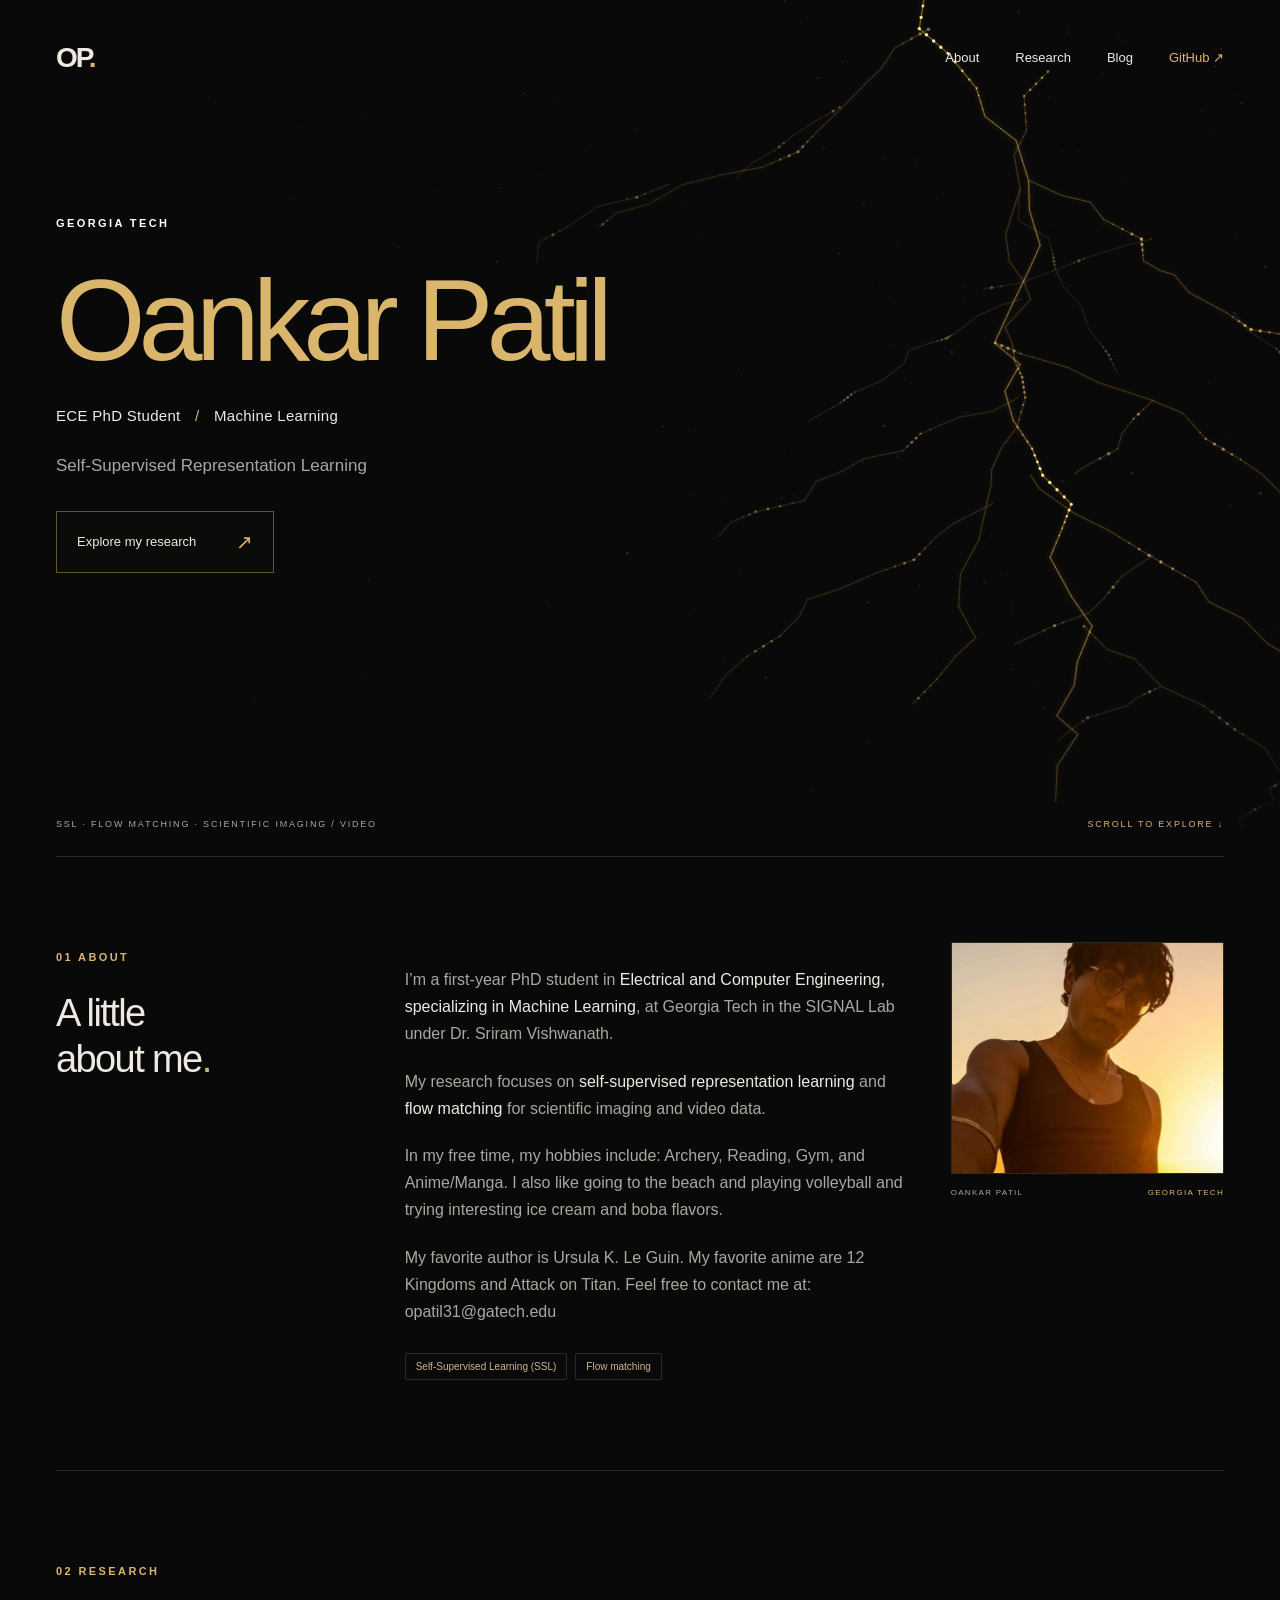
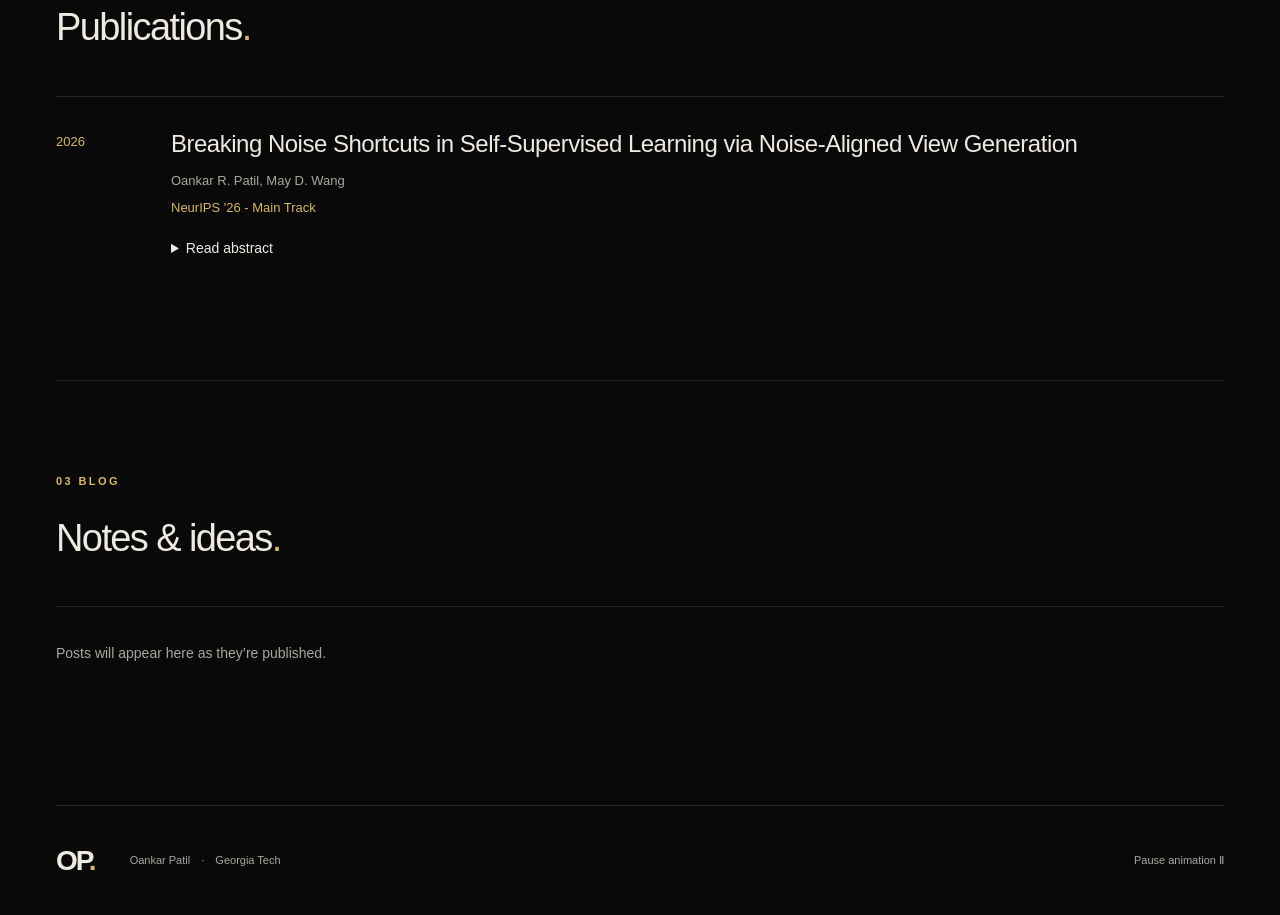
==== commit 0e418292: "Add blog section and optional bidirectional publication links" ====
--- a/index.html
+++ b/index.html
@@ -9,6 +9,8 @@
   <title>Oankar Patil · Research</title>
   <link rel="stylesheet" href="styles.css">
   <script src="papers.js" defer></script>
+  <script src="posts.js" defer></script>
+  <script src="blog.js" defer></script>
   <script src="site.js" defer></script>
   <script src="background.js" defer></script>
 </head>
@@ -18,7 +20,7 @@
   <div class="ambient" aria-hidden="true"></div>
   <header class="header wrap">
     <a class="wordmark" href="#" aria-label="Oankar Patil home">OP<span>.</span></a>
-    <nav aria-label="Main navigation"><a href="#about">About</a><a href="#research">Research</a><a href="https://github.com/opatil31">GitHub <span aria-hidden="true">↗</span></a></nav>
+    <nav aria-label="Main navigation"><a href="#about">About</a><a href="#research">Research</a><a href="#blog">Blog</a><a href="https://github.com/opatil31">GitHub <span aria-hidden="true">↗</span></a></nav>
   </header>
   <main id="main">
     <section class="hero wrap" aria-labelledby="name">
@@ -41,6 +43,11 @@
       <div id="papers"><p class="empty">Publications will be listed here as they become available.</p></div>
       <noscript><p>Enable JavaScript to view the publication list.</p></noscript>
     </section>
+    <section class="section wrap" id="blog" aria-labelledby="blog-title">
+      <div class="research-heading"><div class="section-label"><span>03 BLOG</span><h2 id="blog-title">Notes &amp; ideas<span>.</span></h2></div></div>
+      <div id="posts"><p class="empty">Posts will appear here as they’re published.</p></div>
+      <noscript><p>Enable JavaScript to view the blog index.</p></noscript>
+    </section>
   </main>
   <footer class="wrap"><a class="wordmark" href="#">OP<span>.</span></a><p>Oankar Patil <span>·</span> Georgia Tech</p><button id="motion" type="button" aria-pressed="false">Pause animation <span aria-hidden="true">Ⅱ</span></button></footer>
 </body>
--- a/styles.css
+++ b/styles.css
@@ -7,3 +7,31 @@
 .hero .eyebrow {
   color: #fff;
 }
+.portrait img {
+  width: 100%;
+  height: auto;
+  aspect-ratio: auto;
+  object-fit: contain;
+}
+/* Blog index and readable article pages */
+.blog-card{display:grid;grid-template-columns:120px minmax(0,1fr);gap:25px;padding:30px 0;border-top:1px solid var(--line)}
+.blog-date{color:var(--gold);font-size:12px;padding-top:7px}
+.blog-card h3{font-size:25px;line-height:1.35;font-weight:400;margin:0 0 12px}
+.blog-card h3 a:hover,.post-body a:hover{color:var(--gold)}
+.blog-card p{color:var(--muted);margin:8px 0;max-width:760px}
+.blog-card .blog-related{font-size:12px}
+.blog-related a,.related-publication>a,.back-link,.post-body a{color:var(--gold);text-decoration:underline;text-underline-offset:4px}
+.post-page{max-width:820px;padding-top:45px;padding-bottom:80px;overflow-wrap:anywhere}
+.post-header{margin:45px 0}
+.post-header h1{font-size:clamp(36px,6vw,64px);line-height:1.12;letter-spacing:-2px;color:var(--gold);margin:20px 0}
+.post-header time{font-size:13px;color:var(--muted)}
+.post-body{font-size:18px;line-height:1.85}
+.post-body h2{font-size:30px;margin:40px 0 16px}
+.post-body h3{font-size:23px;margin-top:30px}
+.post-body img{max-width:100%;height:auto}
+.post-body pre{overflow-x:auto;padding:20px;background:#171613;font-size:14px}
+.post-body blockquote{border-left:2px solid var(--gold);padding-left:22px;margin-left:0;color:var(--muted)}
+.related-publication{border-top:1px solid var(--line);margin-top:45px;padding-top:25px}
+.related-publication[hidden]{display:none}
+@media(max-width:600px){nav{gap:14px}.blog-card{grid-template-columns:1fr;gap:8px}.post-body{font-size:16px}.post-header h1{letter-spacing:-1px}}
+@media(max-width:360px){.header{height:auto;min-height:85px;flex-wrap:wrap;gap:10px;padding:15px 0}}
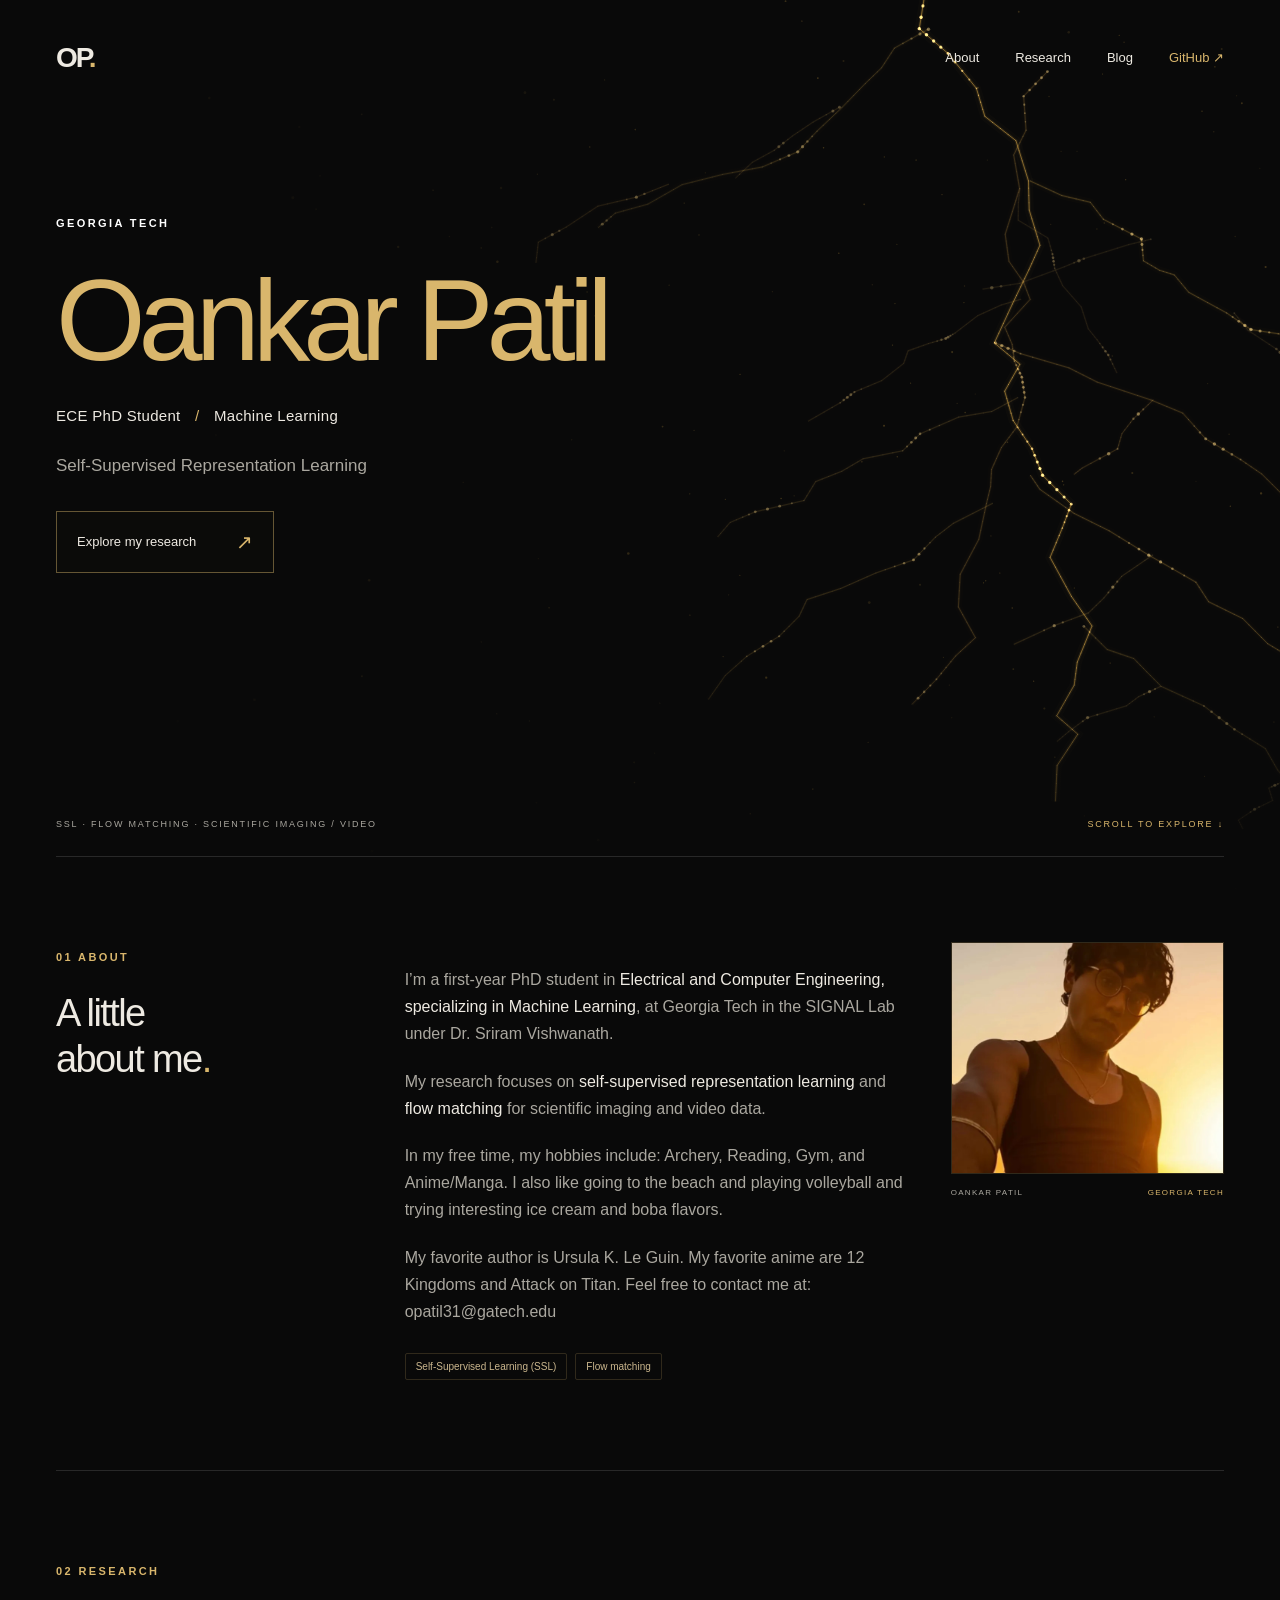
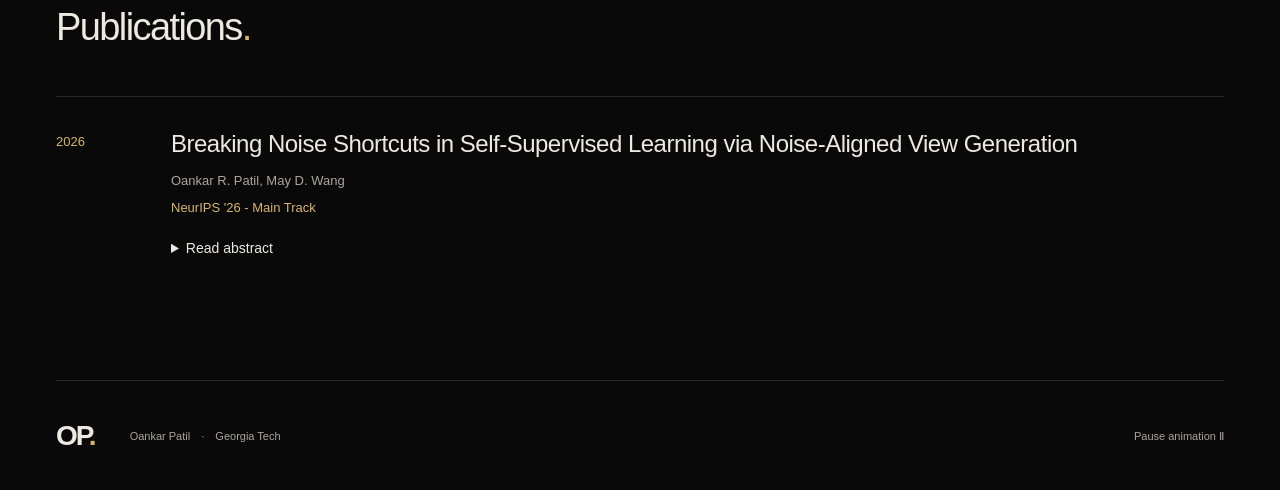
==== commit 4f3e8049: "Move blog to a standalone page" ====
--- a/index.html
+++ b/index.html
@@ -20,7 +20,7 @@
   <div class="ambient" aria-hidden="true"></div>
   <header class="header wrap">
     <a class="wordmark" href="#" aria-label="Oankar Patil home">OP<span>.</span></a>
-    <nav aria-label="Main navigation"><a href="#about">About</a><a href="#research">Research</a><a href="#blog">Blog</a><a href="https://github.com/opatil31">GitHub <span aria-hidden="true">↗</span></a></nav>
+    <nav aria-label="Main navigation"><a href="#about">About</a><a href="#research">Research</a><a href="blog/index.html">Blog</a><a href="https://github.com/opatil31">GitHub <span aria-hidden="true">↗</span></a></nav>
   </header>
   <main id="main">
     <section class="hero wrap" aria-labelledby="name">
@@ -43,11 +43,6 @@
       <div id="papers"><p class="empty">Publications will be listed here as they become available.</p></div>
       <noscript><p>Enable JavaScript to view the publication list.</p></noscript>
     </section>
-    <section class="section wrap" id="blog" aria-labelledby="blog-title">
-      <div class="research-heading"><div class="section-label"><span>03 BLOG</span><h2 id="blog-title">Notes &amp; ideas<span>.</span></h2></div></div>
-      <div id="posts"><p class="empty">Posts will appear here as they’re published.</p></div>
-      <noscript><p>Enable JavaScript to view the blog index.</p></noscript>
-    </section>
   </main>
   <footer class="wrap"><a class="wordmark" href="#">OP<span>.</span></a><p>Oankar Patil <span>·</span> Georgia Tech</p><button id="motion" type="button" aria-pressed="false">Pause animation <span aria-hidden="true">Ⅱ</span></button></footer>
 </body>
--- a/styles.css
+++ b/styles.css
@@ -35,3 +35,6 @@
 .related-publication[hidden]{display:none}
 @media(max-width:600px){nav{gap:14px}.blog-card{grid-template-columns:1fr;gap:8px}.post-body{font-size:16px}.post-header h1{letter-spacing:-1px}}
 @media(max-width:360px){.header{height:auto;min-height:85px;flex-wrap:wrap;gap:10px;padding:15px 0}}
+
+.blog-page{max-width:1000px;min-height:65vh;padding-top:30px;padding-bottom:80px;overflow-wrap:anywhere}
+nav a[aria-current="page"]{color:var(--gold);text-decoration:underline;text-underline-offset:6px}
